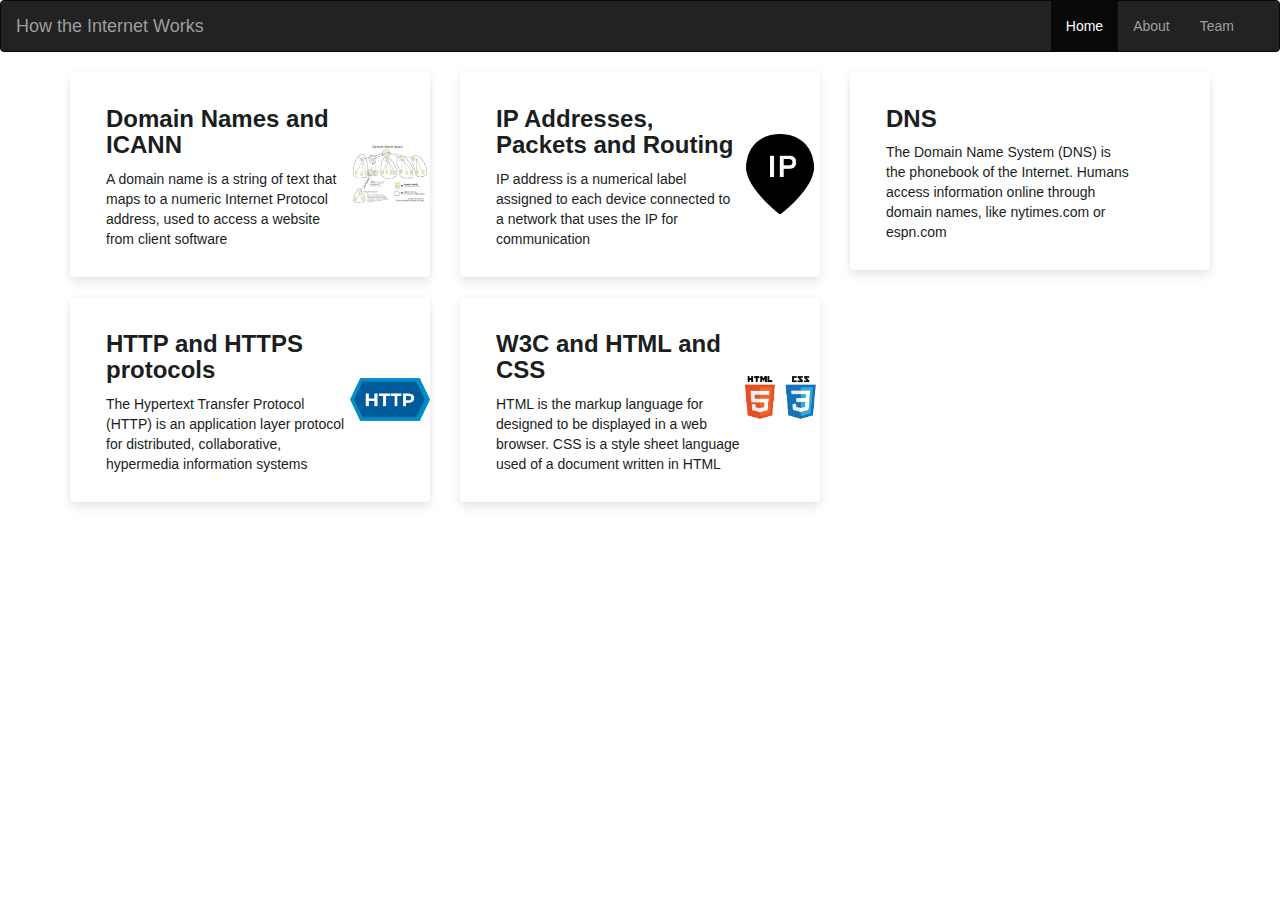
==== index.html @ 0369c4c8 "Task- Added images to index page" ====
<html lang="en">
<head>
  <title>How the Internet Works</title>
  <meta charset="utf-8">
  <meta name="viewport" content="width=device-width, initial-scale=1">
  <link rel="stylesheet" href="https://maxcdn.bootstrapcdn.com/bootstrap/3.4.1/css/bootstrap.min.css">
    <link rel="stylesheet" href="css/index.css" type="text/css">
  <script src="https://ajax.googleapis.com/ajax/libs/jquery/3.5.1/jquery.min.js"></script>
  <script src="https://maxcdn.bootstrapcdn.com/bootstrap/3.4.1/js/bootstrap.min.js"></script>
    <link rel="stylesheet" href="css/index.css">
</head>
<body>

<nav class="navbar navbar-inverse">
  <div class="container-fluid">
    <div class="navbar-header">
      <button type="button" class="navbar-toggle" data-toggle="collapse" data-target="#myNavbar">
        <span class="icon-bar"></span>
        <span class="icon-bar"></span>
        <span class="icon-bar"></span>
      </button>
      <a class="navbar-brand" href="#">How the Internet Works</a>
    </div>
    <div class="collapse navbar-collapse navbar-right " id="myNavbar">
      <ul class="nav navbar-nav">
        <li class="active"><a href="#">Home</a></li>
        <li><a href="#">About</a></li>
        <li><a href="#">Team</a></li>

      </ul>
    </div>
  </div>
</nav>

<div class="container">
  <div class="row">
    <div class="col-md-4">
      <a href="Domain_names_and_ICANN.html" style="color: #1a1e21;text-decoration: none;">
        <div class="card card-1">
        <h3>Domain Names and ICANN</h3>
        <p>A domain name is a string of text that maps to a numeric Internet Protocol address, used to access a website from client software</p>
      </div>
    </div></a>
    <div class="col-md-4">
      <a href="IP_Addresses_Packets_and_Routing.html" style="color: #1a1e21;text-decoration: none;">
        <div class="card card-2">
        <h3>IP Addresses, Packets and Routing</h3>
        <p>IP address is a numerical label assigned to each device connected to a network that uses the IP for communication</p>
      </div></a>
    </div>
    <div class="col-md-4">
      <a href="DNS.html" style="color: #1a1e21;text-decoration: none;">
        <div class="card card-3">
        <h3>DNS</h3>
        <p>The Domain Name System (DNS) is the phonebook of the Internet. Humans access information online through domain names, like nytimes.com or espn.com</p>
      </div></a>
    </div>
  </div><br>
      <div class="row" >
      <div class="col-md-4">
      <a href="protocols.html" style="color: #1a1e21;text-decoration: none;">
        <div class="card card-4">
        <h3>HTTP and HTTPS protocols</h3>
        <p>The Hypertext Transfer Protocol (HTTP) is an application layer protocol for distributed, collaborative, hypermedia information systems</p>
      </div>
    </div>
      <div class="col-md-4">
      <a href="W3C_HTML_CSS.html" style="color: #1a1e21;text-decoration: none;">
        <div class="card card-5">
        <h3>W3C and HTML and CSS</h3>
        <p>HTML is the markup language for designed to be displayed in a web browser. CSS is a style sheet language used of a document written in HTML</p>
      </div>
    </div>
      </div>
</div>
</body>
</html>
---- css/index.css ----
body{
  font-family: 'Nunito', sans-serif;
  /*padding: 50px;*/
}
.card{
    border-radius: 4px;
    background: #fff;
    box-shadow: 0 6px 10px rgba(0,0,0,.08), 0 0 6px rgba(0,0,0,.05);
      transition: .3s transform cubic-bezier(.155,1.105,.295,1.12),.3s box-shadow,.3s -webkit-transform cubic-bezier(.155,1.105,.295,1.12);
  padding: 14px 80px 18px 36px;
  cursor: pointer;
}

.card:hover{
     transform: scale(1.05);
  box-shadow: 0 10px 20px rgba(0,0,0,.12), 0 4px 8px rgba(0,0,0,.06);
}

.card h3{
  font-weight: 600;
}

.card img{
  position: absolute;
  top: 20px;
  right: 15px;
  max-height: 120px;
}
.card-1{
  background-image: url(../../images/Domain_name_space.png);
      background-repeat: no-repeat;
    background-position: right;
    background-size: 80px;
}
.card-2{
  background-image: url(../../images/ip.png);
      background-repeat: no-repeat;
    background-position: right;
    background-size: 80px;
}
.card-3{
  background-image: url(https://www.cloudflare.com/img/learning/dns/what-is-dns/theinternet-dns.svg);
      background-repeat: no-repeat;
    background-position: right;
    background-size: 80px;
}
.card-4{
  background-image: url(../../images/https.png);
      background-repeat: no-repeat;
    background-position: right;
    background-size: 80px;
}
.card-5{
  background-image: url(../../images/html.png);
      background-repeat: no-repeat;
    background-position: right;
    background-size: 80px;
}


@media(max-width: 990px){
  .card{
    margin: 20px;
  }
}
---- css/index.css ----
body{
  font-family: 'Nunito', sans-serif;
  /*padding: 50px;*/
}
.card{
    border-radius: 4px;
    background: #fff;
    box-shadow: 0 6px 10px rgba(0,0,0,.08), 0 0 6px rgba(0,0,0,.05);
      transition: .3s transform cubic-bezier(.155,1.105,.295,1.12),.3s box-shadow,.3s -webkit-transform cubic-bezier(.155,1.105,.295,1.12);
  padding: 14px 80px 18px 36px;
  cursor: pointer;
}

.card:hover{
     transform: scale(1.05);
  box-shadow: 0 10px 20px rgba(0,0,0,.12), 0 4px 8px rgba(0,0,0,.06);
}

.card h3{
  font-weight: 600;
}

.card img{
  position: absolute;
  top: 20px;
  right: 15px;
  max-height: 120px;
}
.card-1{
  background-image: url(../../images/Domain_name_space.png);
      background-repeat: no-repeat;
    background-position: right;
    background-size: 80px;
}
.card-2{
  background-image: url(../../images/ip.png);
      background-repeat: no-repeat;
    background-position: right;
    background-size: 80px;
}
.card-3{
  background-image: url(https://www.cloudflare.com/img/learning/dns/what-is-dns/theinternet-dns.svg);
      background-repeat: no-repeat;
    background-position: right;
    background-size: 80px;
}
.card-4{
  background-image: url(../../images/https.png);
      background-repeat: no-repeat;
    background-position: right;
    background-size: 80px;
}
.card-5{
  background-image: url(../../images/html.png);
      background-repeat: no-repeat;
    background-position: right;
    background-size: 80px;
}


@media(max-width: 990px){
  .card{
    margin: 20px;
  }
}
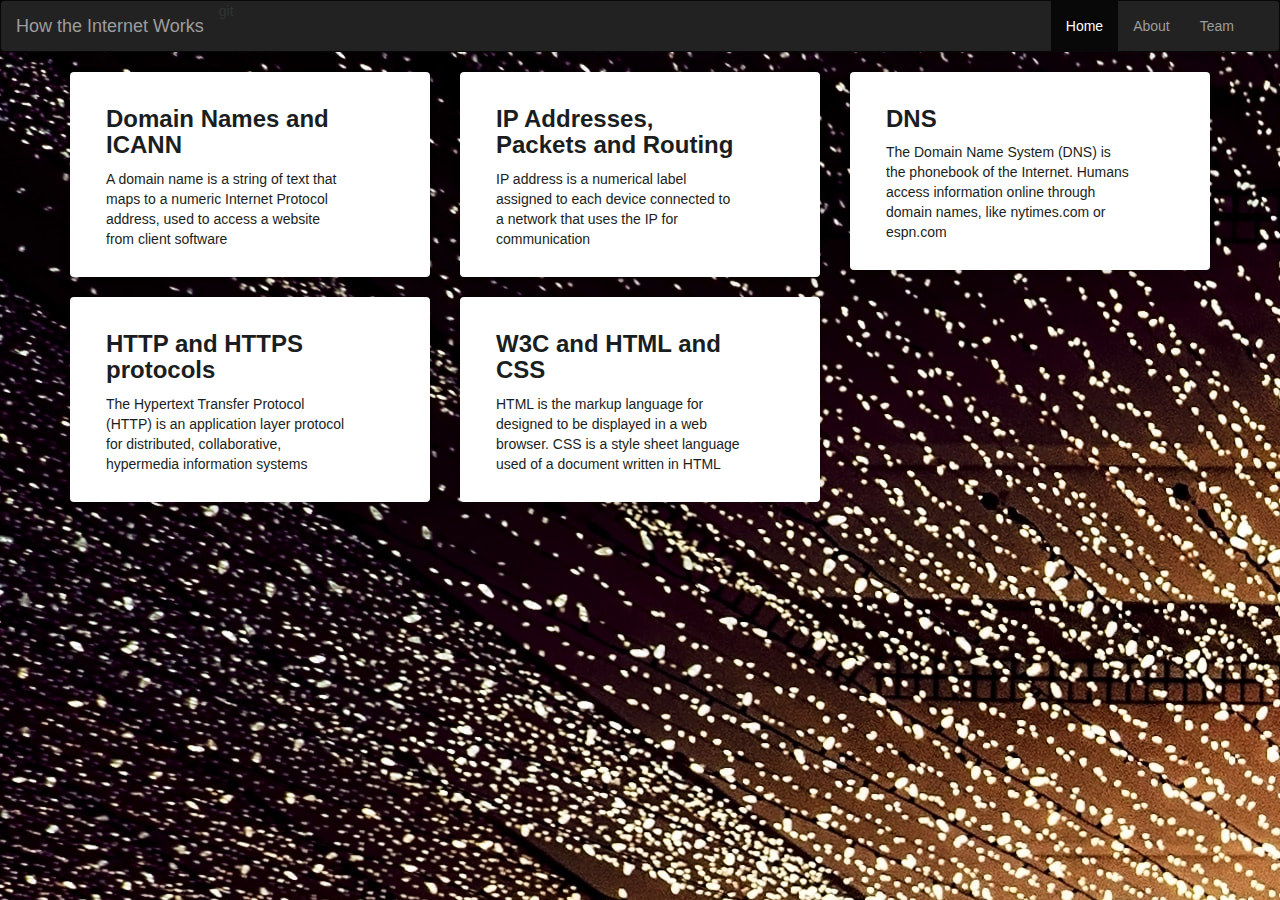
==== commit aa58b91e: "Task- added images to index page background" ====
--- a/index.html
+++ b/index.html
@@ -9,11 +9,11 @@
   <script src="https://maxcdn.bootstrapcdn.com/bootstrap/3.4.1/js/bootstrap.min.js"></script>
     <link rel="stylesheet" href="css/index.css">
 </head>
-<body>
+<body background="images/background.jpg" >
 
 <nav class="navbar navbar-inverse">
   <div class="container-fluid">
-    <div class="navbar-header">
+    <div class="navbar-header">git
       <button type="button" class="navbar-toggle" data-toggle="collapse" data-target="#myNavbar">
         <span class="icon-bar"></span>
         <span class="icon-bar"></span>
@@ -23,7 +23,7 @@
     </div>
     <div class="collapse navbar-collapse navbar-right " id="myNavbar">
       <ul class="nav navbar-nav">
-        <li class="active"><a href="#">Home</a></li>
+        <li class="active"><a href="index.html">Home</a></li>
         <li><a href="#">About</a></li>
         <li><a href="#">Team</a></li>
 
@@ -42,7 +42,7 @@
       </div>
     </div></a>
     <div class="col-md-4">
-      <a href="IP_Addresses_Packets_and_Routing.html" style="color: #1a1e21;text-decoration: none;">
+      <a href="IP_Address_Packets_Routing.html" style="color: #1a1e21;text-decoration: none;">
         <div class="card card-2">
         <h3>IP Addresses, Packets and Routing</h3>
         <p>IP address is a numerical label assigned to each device connected to a network that uses the IP for communication</p>
--- a/css/index.css
+++ b/css/index.css
@@ -27,31 +27,31 @@
   max-height: 120px;
 }
 .card-1{
-  background-image: url(../../images/Domain_name_space.png);
+  /*background-image: url(../../images/Domain_name_space.png);*/
       background-repeat: no-repeat;
     background-position: right;
     background-size: 80px;
 }
 .card-2{
-  background-image: url(../../images/ip.png);
+  /*background-image: url(../../images/ip.png);*/
       background-repeat: no-repeat;
     background-position: right;
     background-size: 80px;
 }
 .card-3{
-  background-image: url(https://www.cloudflare.com/img/learning/dns/what-is-dns/theinternet-dns.svg);
+  /*background-image: url(https://www.cloudflare.com/img/learning/dns/what-is-dns/theinternet-dns.svg);*/
       background-repeat: no-repeat;
     background-position: right;
     background-size: 80px;
 }
 .card-4{
-  background-image: url(../../images/https.png);
+  /*background-image: url(../../images/https.png);*/
       background-repeat: no-repeat;
     background-position: right;
     background-size: 80px;
 }
 .card-5{
-  background-image: url(../../images/html.png);
+  /*background-image: url(../../images/html.png);*/
       background-repeat: no-repeat;
     background-position: right;
     background-size: 80px;
--- a/css/index.css
+++ b/css/index.css
@@ -27,31 +27,31 @@
   max-height: 120px;
 }
 .card-1{
-  background-image: url(../../images/Domain_name_space.png);
+  /*background-image: url(../../images/Domain_name_space.png);*/
       background-repeat: no-repeat;
     background-position: right;
     background-size: 80px;
 }
 .card-2{
-  background-image: url(../../images/ip.png);
+  /*background-image: url(../../images/ip.png);*/
       background-repeat: no-repeat;
     background-position: right;
     background-size: 80px;
 }
 .card-3{
-  background-image: url(https://www.cloudflare.com/img/learning/dns/what-is-dns/theinternet-dns.svg);
+  /*background-image: url(https://www.cloudflare.com/img/learning/dns/what-is-dns/theinternet-dns.svg);*/
       background-repeat: no-repeat;
     background-position: right;
     background-size: 80px;
 }
 .card-4{
-  background-image: url(../../images/https.png);
+  /*background-image: url(../../images/https.png);*/
       background-repeat: no-repeat;
     background-position: right;
     background-size: 80px;
 }
 .card-5{
-  background-image: url(../../images/html.png);
+  /*background-image: url(../../images/html.png);*/
       background-repeat: no-repeat;
     background-position: right;
     background-size: 80px;
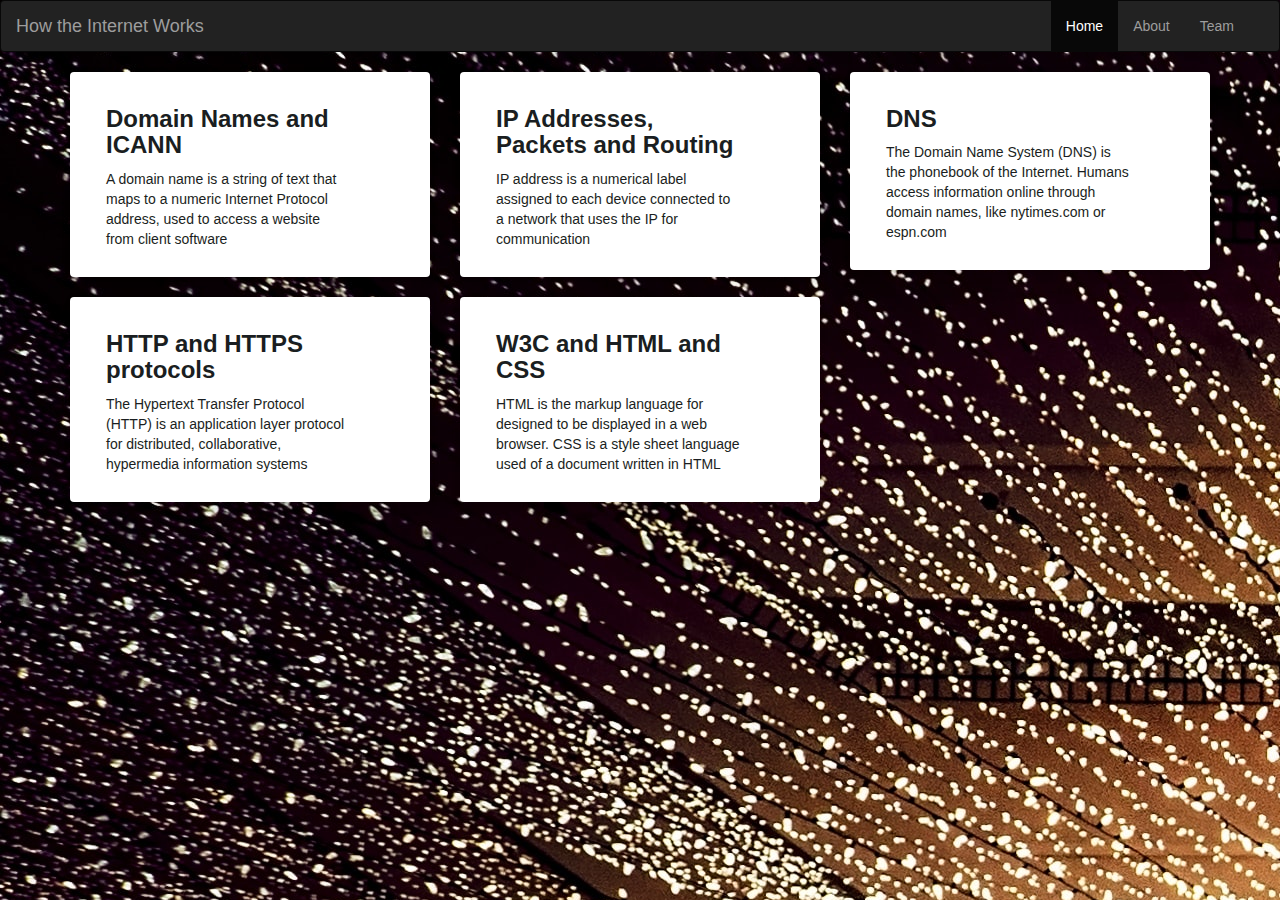
==== commit 56940c3f: "Feature- Created about page" ====
--- a/index.html
+++ b/index.html
@@ -13,19 +13,19 @@
 
 <nav class="navbar navbar-inverse">
   <div class="container-fluid">
-    <div class="navbar-header">git
+    <div class="navbar-header">
       <button type="button" class="navbar-toggle" data-toggle="collapse" data-target="#myNavbar">
         <span class="icon-bar"></span>
         <span class="icon-bar"></span>
         <span class="icon-bar"></span>
       </button>
-      <a class="navbar-brand" href="#">How the Internet Works</a>
+      <a class="navbar-brand" href="index.html">How the Internet Works</a>
     </div>
     <div class="collapse navbar-collapse navbar-right " id="myNavbar">
       <ul class="nav navbar-nav">
         <li class="active"><a href="index.html">Home</a></li>
-        <li><a href="#">About</a></li>
-        <li><a href="#">Team</a></li>
+        <li><a href="about.html">About</a></li>
+        <li><a href="team.html">Team</a></li>
 
       </ul>
     </div>
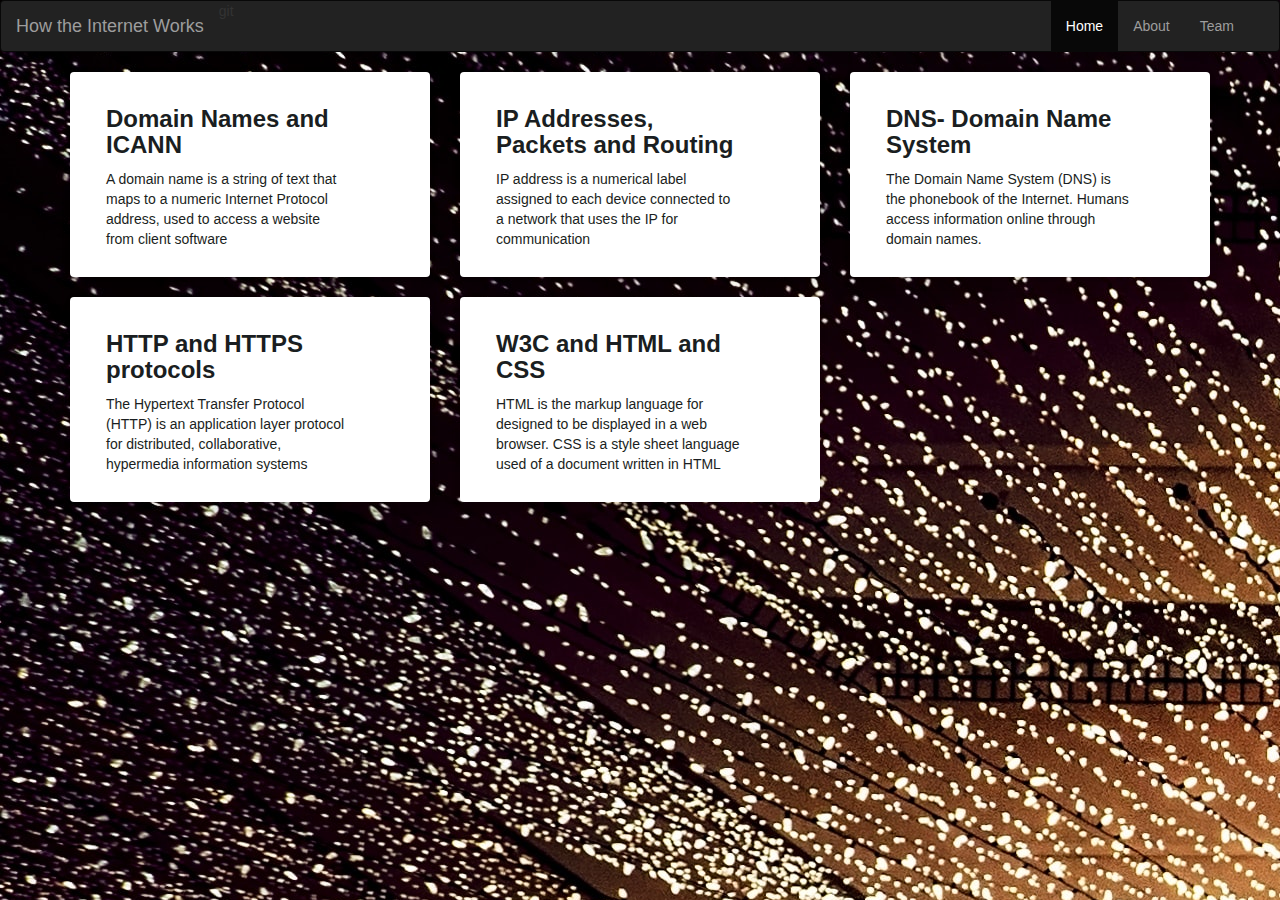
==== commit 0d03cd7f: "Fix- Added descrition to tiles in index page" ====
--- a/index.html
+++ b/index.html
@@ -13,19 +13,19 @@
 
 <nav class="navbar navbar-inverse">
   <div class="container-fluid">
-    <div class="navbar-header">
+    <div class="navbar-header">git
       <button type="button" class="navbar-toggle" data-toggle="collapse" data-target="#myNavbar">
         <span class="icon-bar"></span>
         <span class="icon-bar"></span>
         <span class="icon-bar"></span>
       </button>
-      <a class="navbar-brand" href="index.html">How the Internet Works</a>
+      <a class="navbar-brand" href="#">How the Internet Works</a>
     </div>
     <div class="collapse navbar-collapse navbar-right " id="myNavbar">
       <ul class="nav navbar-nav">
         <li class="active"><a href="index.html">Home</a></li>
-        <li><a href="about.html">About</a></li>
-        <li><a href="team.html">Team</a></li>
+        <li><a href="#">About</a></li>
+        <li><a href="#">Team</a></li>
 
       </ul>
     </div>
@@ -51,8 +51,8 @@
     <div class="col-md-4">
       <a href="DNS.html" style="color: #1a1e21;text-decoration: none;">
         <div class="card card-3">
-        <h3>DNS</h3>
-        <p>The Domain Name System (DNS) is the phonebook of the Internet. Humans access information online through domain names, like nytimes.com or espn.com</p>
+        <h3>DNS- Domain Name System</h3>
+        <p>The Domain Name System (DNS) is the phonebook of the Internet. Humans access information online through domain names.</p>
       </div></a>
     </div>
   </div><br>
